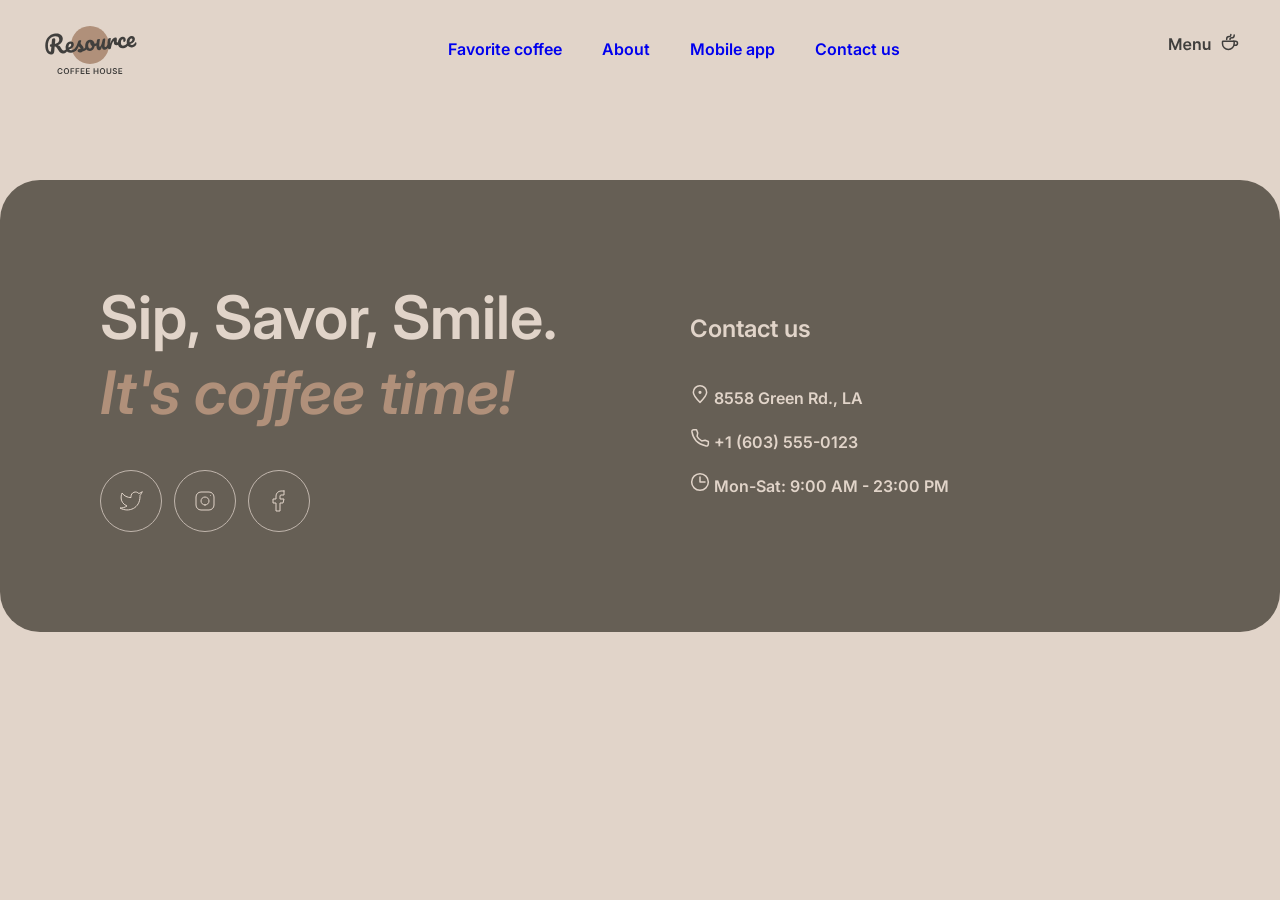
==== coffee-house/menu.html @ 90afbb83 "feat: add menu page" ====
<!DOCTYPE html>
<html lang="en">
    <head>
        <meta charset="UTF-8">
        <meta name="viewport" content="width=device-width, initial scale=1.0">
        <title>Menu</title>
        <link rel="icon" type="image/x-icon" href="./img/favicon.ico">
        <link rel="stylesheet" href="menu.css">
        <link rel="stylesheet" href="./normalize.css">
        <link rel="preconnect" href="https://fonts.googleapis.com">
        <link rel="preconnect" href="https://fonts.gstatic.com" crossorigin>
        <link href="https://fonts.googleapis.com/css2?family=Inter&display=swap" rel="stylesheet">
        <script src="index.js"></script>
    </head>
    <body>
        <div class="container">
            <header class="header-container">
                <div class="header-bar">
                    <img src="./img/logo.svg" alt="logo" class="logo">
                    <nav>
                        <ul>
                            <li>
                                <a href="#favorite-outer-container">Favorite coffee</a>
                                <div></div>
                            </li>
                            <li>
                                <a href="#about">About</a>
                                <div></div>
                            </li>
                            <li>
                                <a href="#mobile">Mobile app</a>
                                <div></div>
                            </li>
                            <li>
                                <a href="#contacts">Contact us</a>
                                <div></div>
                            </li>
                        </ul>
                    </nav>
                    <a href="./menu.html">
                        <img src="./img/menu-item.svg" alt="menu button">
                        <div></div>
                    </a>
                </div>
            </header>
            <footer id="contacts">
                <div class="contacts-container">
                    <div class="offer">
                        <p>Sip, Savor, Smile. <span>It's coffee time!</span></p>
                        <div class="socials">
                            <div class="socials-links">
                                <svg width="24" height="24" viewBox="0 0 24 24" fill="none" xmlns="http://www.w3.org/2000/svg">
                                    <path d="M23 3.01006C23 3.01006 20.9821 4.20217 19.86 4.54006C19.2577 3.84757 18.4573 3.35675 17.567 3.13398C16.6767 2.91122 15.7395 2.96725 14.8821 3.29451C14.0247 3.62177 13.2884 4.20446 12.773 4.96377C12.2575 5.72309 11.9877 6.62239 12 7.54006V8.54006C10.2426 8.58562 8.50127 8.19587 6.93101 7.4055C5.36074 6.61513 4.01032 5.44869 3 4.01006C3 4.01006 -1 13.0101 8 17.0101C5.94053 18.408 3.48716 19.109 1 19.0101C10 24.0101 21 19.0101 21 7.51006C20.9991 7.23151 20.9723 6.95365 20.92 6.68006C21.9406 5.67355 23 3.01006 23 3.01006Z" stroke="#E1D4C9" stroke-linecap="round" stroke-linejoin="round"/>
                                </svg>
                            </div>
                            <div class="socials-links">
                                <svg width="24" height="24" viewBox="0 0 24 24" fill="none" xmlns="http://www.w3.org/2000/svg">
                                    <path d="M12 16C14.2091 16 16 14.2091 16 12C16 9.79086 14.2091 8 12 8C9.79086 8 8 9.79086 8 12C8 14.2091 9.79086 16 12 16Z" stroke="#E1D4C9" stroke-linecap="round" stroke-linejoin="round"/>
                                    <path d="M3 16V8C3 5.23858 5.23858 3 8 3H16C18.7614 3 21 5.23858 21 8V16C21 18.7614 18.7614 21 16 21H8C5.23858 21 3 18.7614 3 16Z" stroke="#E1D4C9"/>
                                    <path d="M17.5 6.51L17.51 6.49889" stroke="#E1D4C9" stroke-linecap="round" stroke-linejoin="round"/>
                                </svg>
                            </div>
                            <div class="socials-links">
                                <svg width="24" height="24" viewBox="0 0 24 24" fill="none" xmlns="http://www.w3.org/2000/svg">
                                    <path d="M17 2H14C12.6739 2 11.4021 2.52678 10.4645 3.46447C9.52678 4.40215 9 5.67392 9 7V10H6V14H9V22H13V14H16L17 10H13V7C13 6.73478 13.1054 6.48043 13.2929 6.29289C13.4804 6.10536 13.7348 6 14 6H17V2Z" stroke="#E1D4C9" stroke-linecap="round" stroke-linejoin="round"/>
                                </svg>
                            </div>
                        </div>
                    </div>
                    <div class="contacts-info">
                        <p>Contact us</p>
                        <div class="contacts">
                            <div class="address">
                                <a href="https://maps.app.goo.gl/CibNDf2YTUiJejWs7" target="_blank">
                                <img src="./img/pin-alt.svg" alt="map icon">  8558 Green Rd.,  LA</a>
                                <div></div>
                            </div>
                            <div class="phone">
                                <a href="tel:0016035550123">
                                <img src="./img/phone.svg" alt="phone icon">  +1 (603) 555-0123</a>
                                <div></div>
                            </div>
                            <div class="opening hours">
                                <p><img src="./img/clock.svg" alt="clock icon"> Mon-Sat: 9:00 AM - 23:00 PM</p>
                            </div>

                        </div>
                    </div>
                </div>

            </footer>

        </div>
    </body>
---- coffee-house/menu.css ----
html {
  background-color: #E1D4C9;
  font-family: "Inter", sans-serif;
  scroll-behavior: smooth;
}

h1 {
  font-size: 72px;
  font-weight: 600;
  line-height: 105%;
}

.container {
  display: flex;
  max-width: 1440px;
  padding: 20px 0px 40px 0px;
  flex-direction: column;
  align-items: center;
  gap: 100px;
  margin-left: auto;
  margin-right: auto;
}
.container .header-container {
  display: flex; /*creates flexbox that orders elements either in rows or columns*/
  padding: 0px 40px;
  flex-direction: column; /*column not columns, everything in one column, defines main axis, top-to bottom, in block direction, default is row */
  align-items: center; /*controls alignment of items on the cross axis (perpendicular to main axis)*/
  gap: 20px;
  align-self: stretch;
}
.container .header-container .header-bar {
  display: flex;
  max-width: 1360px;
  justify-content: space-between; /*Distributes items evenly. The first item is flush with the start, the last flush with the end*/
  align-items: center;
  align-self: stretch;
}
.container .header-container .header-bar a {
  font-size: 16px;
  font-weight: 600;
  line-height: 150%;
  text-decoration: none;
}
.container .header-container .header-bar nav ul {
  display: flex;
  align-items: center;
  justify-content: center;
  gap: 40px;
}
.container .header-container .header-bar nav ul li {
  display: flex;
  flex-direction: column;
  align-items: center;
}
.container .header-container .header-bar nav ul li div {
  border-bottom: 2px solid #403f3d;
  align-self: center;
  width: 0%;
  transition: width 0.7s, opacity 0.7s;
  opacity: 0;
}
.container .header-container .header-bar nav ul li:hover div {
  width: 100%;
  opacity: 1;
}
.container .header-container .header-bar a div {
  border-bottom: 2px solid #403f3d;
  align-self: center;
  width: 0%;
  transition: width 0.7s, opacity 0.7s;
  opacity: 0;
}
.container .header-container .header-bar a:hover div {
  width: 100%;
  opacity: 1;
}
.container .header-container .header-bar section div {
  background-image: url("./img/img-hero.svg");
  background-size: cover;
}
.container #contacts {
  display: flex;
  flex-direction: column;
  justify-content: center;
  align-items: center;
  align-self: stretch;
}
.container #contacts .contacts-container {
  display: flex;
  max-width: 1360px;
  box-sizing: border-box;
  padding: 100px;
  justify-content: center;
  align-items: center;
  gap: 100px;
  align-self: stretch;
  border-radius: 40px;
  background-color: #665F55;
  margin-left: auto;
  margin-right: auto;
}
.container #contacts .contacts-container .offer {
  display: flex;
  flex-direction: column;
  justify-content: center;
  align-items: flex-start;
  gap: 40px;
  flex: 1 0 0;
}
.container #contacts .contacts-container .offer p {
  font-size: 60px;
  font-weight: 600;
  line-height: 125%;
  color: #E1D4C9;
  margin: 0;
}
.container #contacts .contacts-container .offer p span {
  font-size: 60px;
  font-weight: 600;
  line-height: 125%;
  font-style: italic;
  color: #B0907A;
}
.container #contacts .contacts-container .offer .socials {
  display: flex;
  align-items: center;
  gap: 12px;
}
.container #contacts .contacts-container .offer .socials .socials-links {
  display: flex;
  width: 60px;
  height: 60px;
  justify-content: center;
  align-items: center;
  border-radius: 100px;
  border: 1px solid #C1B6AD;
  transition: background-color 0.5s ease;
}
.container #contacts .contacts-container .offer .socials .socials-links svg {
  width: 24px;
  height: 24px;
  flex-shrink: 0;
  transition: filter 0.5s ease;
}
.container #contacts .contacts-container .offer .socials .socials-links:hover {
  background-color: #C1B6AD;
}
.container #contacts .contacts-container .offer .socials .socials-links:hover path {
  stroke: #403f3d;
}
.container #contacts .contacts-container .contacts-info {
  display: flex;
  flex-direction: column;
  justify-content: center;
  align-items: flex-start;
  gap: 40px;
  flex: 1 0 0;
}
.container #contacts .contacts-container .contacts-info p {
  align-self: stretch;
  color: #E1D4C9;
  font-size: 24px;
  font-weight: 600;
  line-height: 125%;
  margin: 0;
}
.container #contacts .contacts-container .contacts-info .contacts {
  display: flex;
  flex-direction: column;
  justify-content: center;
  align-items: flex-start;
  gap: 16px;
}
.container #contacts .contacts-container .contacts-info .contacts a, .container #contacts .contacts-container .contacts-info .contacts p {
  color: #E1D4C9;
  font-size: 16px;
  font-weight: 600;
  line-height: 150%;
  text-decoration: none;
}
.container #contacts .contacts-container .contacts-info .contacts .address div {
  border-bottom: 2px solid #E1D4C9;
  align-self: center;
  width: 0%;
  transition: width 0.7s, opacity 0.7s;
  opacity: 0;
}
.container #contacts .contacts-container .contacts-info .contacts .address:hover div {
  width: 100%;
  opacity: 1;
}
.container #contacts .contacts-container .contacts-info .contacts .phone div {
  border-bottom: 2px solid #E1D4C9;
  align-self: center;
  width: 0%;
  transition: width 0.7s, opacity 0.7s;
  opacity: 0;
}
.container #contacts .contacts-container .contacts-info .contacts .phone:hover div {
  width: 100%;
  opacity: 1;
}

/*# sourceMappingURL=menu.css.map */
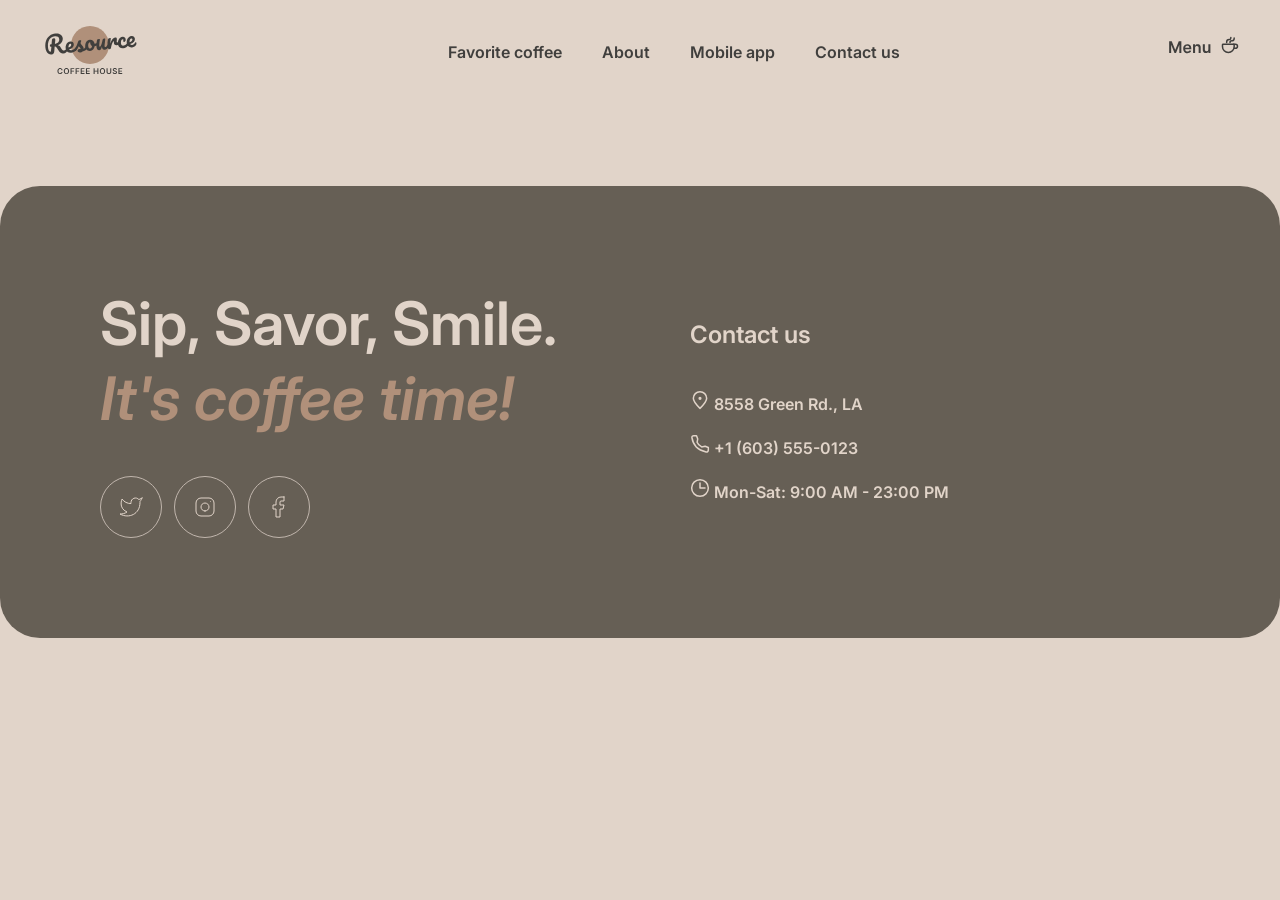
==== commit 27f36965: "feat: add link to resource logo in header" ====
--- a/coffee-house/menu.html
+++ b/coffee-house/menu.html
@@ -16,7 +16,9 @@
         <div class="container">
             <header class="header-container">
                 <div class="header-bar">
+                    <a href="./index.html">
                     <img src="./img/logo.svg" alt="logo" class="logo">
+                    </a>
                     <nav>
                         <ul>
                             <li>
--- a/coffee-house/menu.css
+++ b/coffee-house/menu.css
@@ -40,6 +40,7 @@
   font-weight: 600;
   line-height: 150%;
   text-decoration: none;
+  color: #403f3d;
 }
 .container .header-container .header-bar nav ul {
   display: flex;
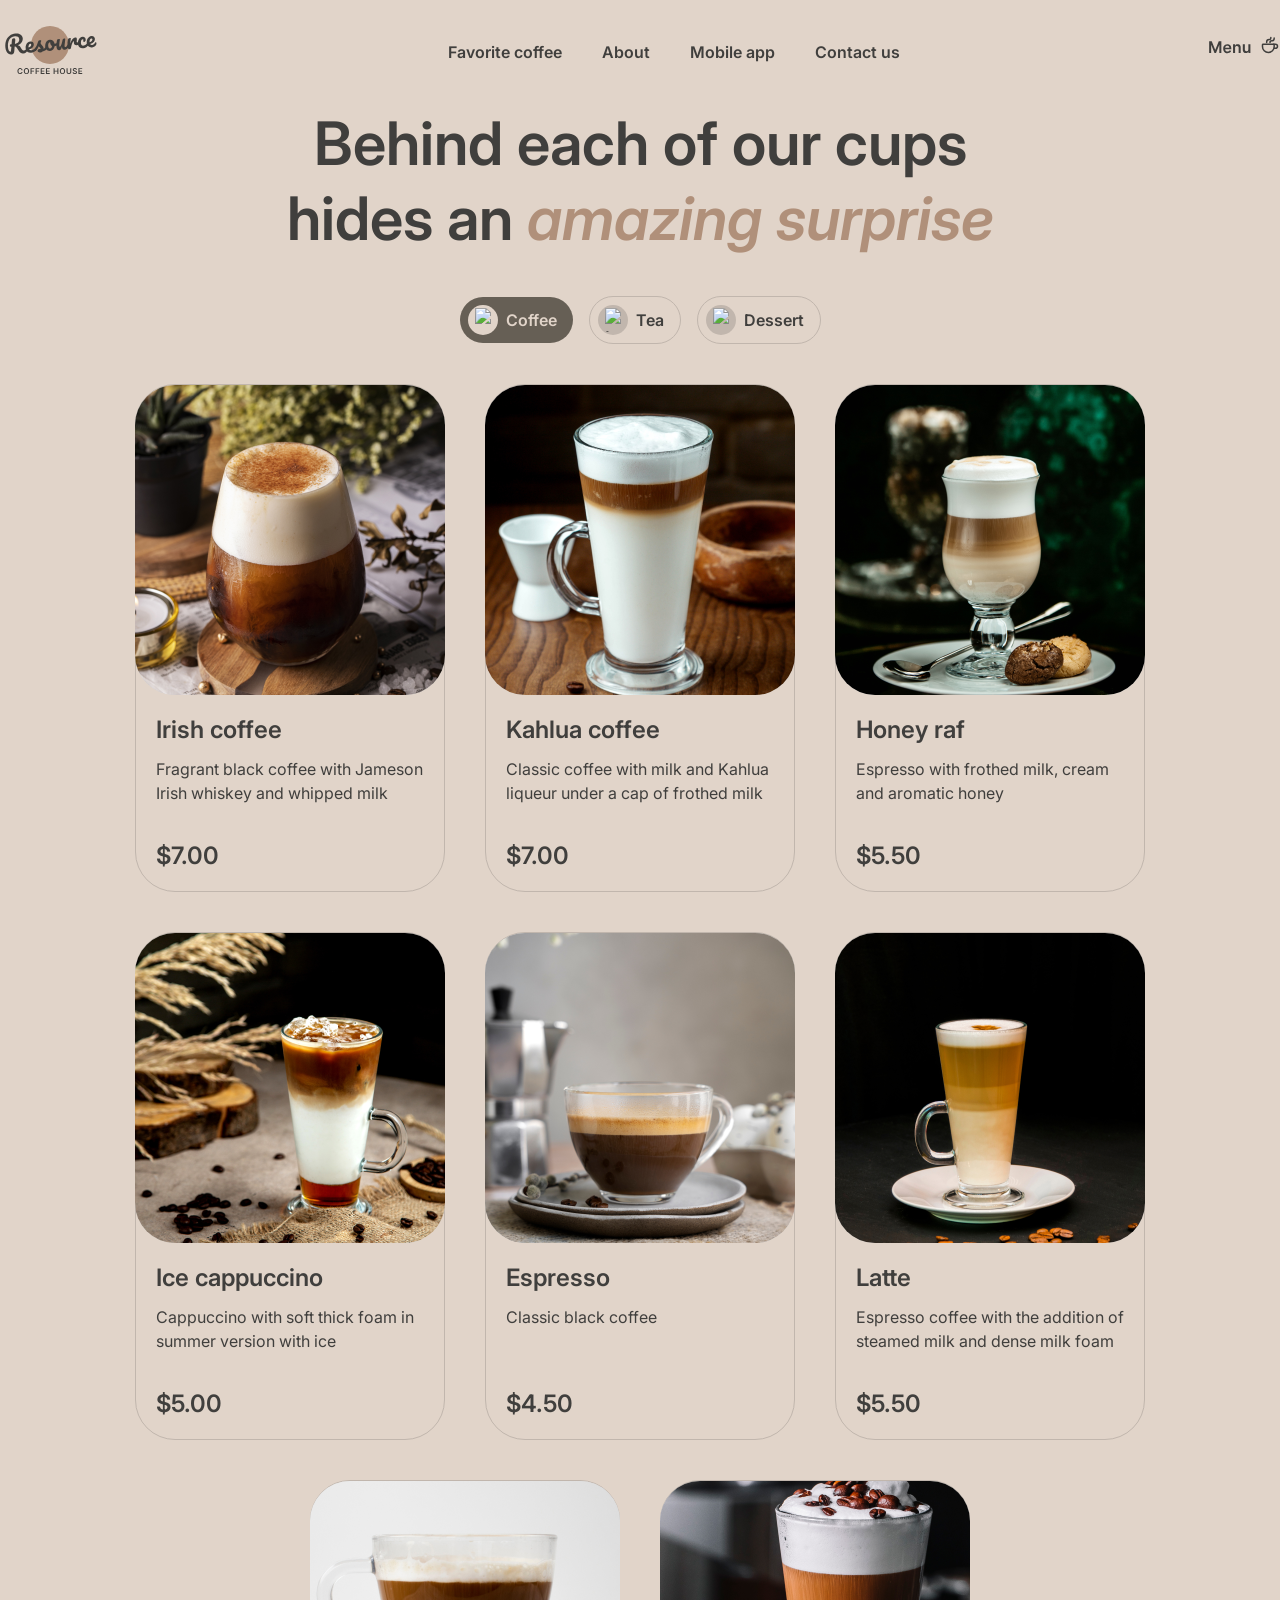
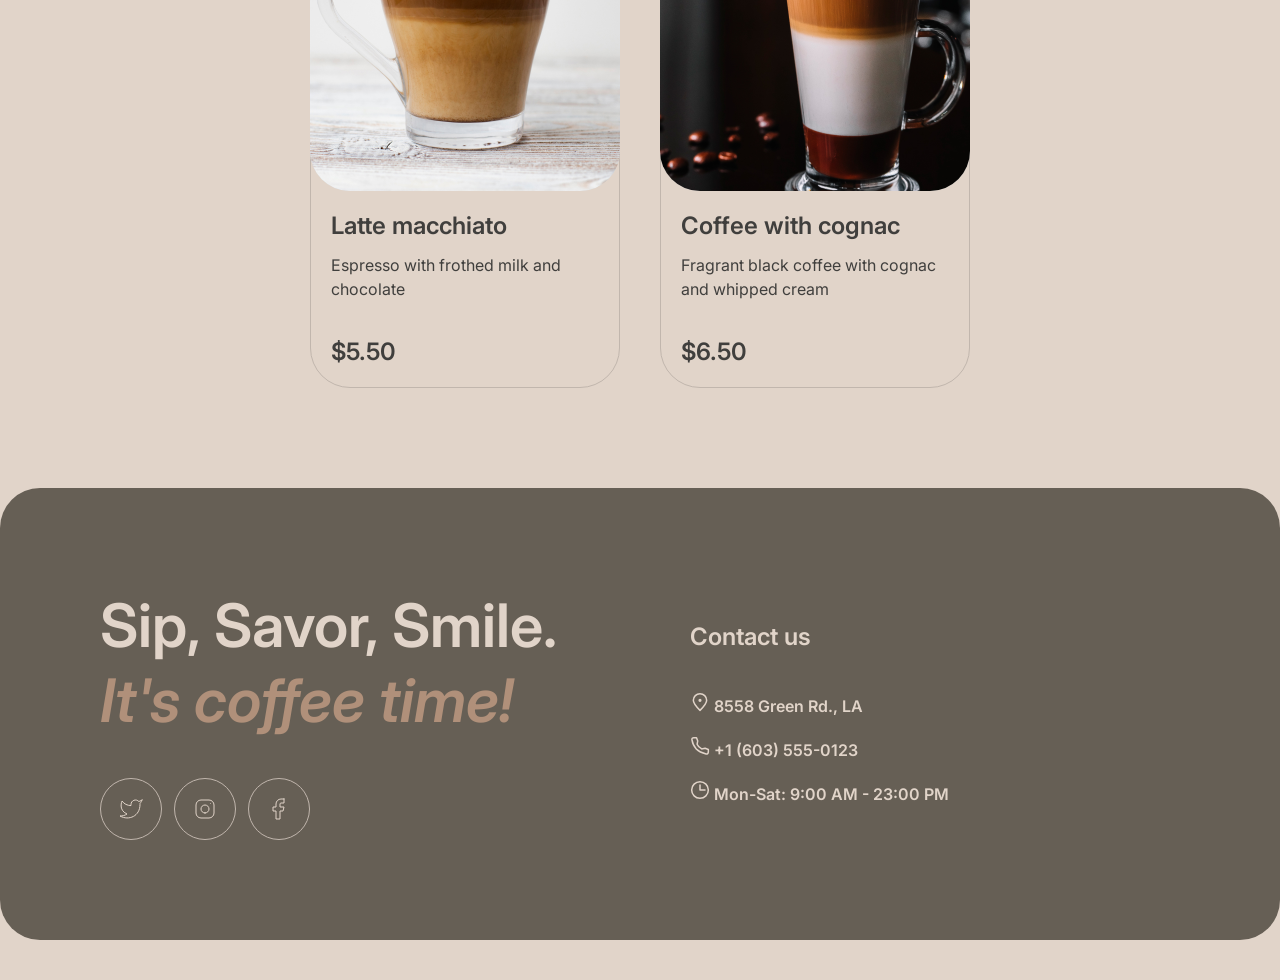
==== commit c65ae161: "feat: add grid section of menu page" ====
--- a/coffee-house/menu.html
+++ b/coffee-house/menu.html
@@ -14,35 +14,163 @@
     </head>
     <body>
         <div class="container">
-            <header class="header-container">
-                <div class="header-bar">
-                    <a href="./index.html">
-                    <img src="./img/logo.svg" alt="logo" class="logo">
-                    </a>
-                    <nav>
-                        <ul>
-                            <li>
-                                <a href="#favorite-outer-container">Favorite coffee</a>
-                                <div></div>
-                            </li>
-                            <li>
-                                <a href="#about">About</a>
-                                <div></div>
-                            </li>
-                            <li>
-                                <a href="#mobile">Mobile app</a>
-                                <div></div>
-                            </li>
-                            <li>
-                                <a href="#contacts">Contact us</a>
-                                <div></div>
-                            </li>
-                        </ul>
-                    </nav>
-                    <a href="./menu.html">
-                        <img src="./img/menu-item.svg" alt="menu button">
-                        <div></div>
-                    </a>
+            <header class="main">
+                <div class="main-container">
+                    <div class="header-menu">
+                        <a href="./index.html">
+                        <img src="./img/logo.svg" alt="logo" class="logo">
+                        </a>
+                        <nav>
+                            <ul>
+                                <li>
+                                    <a href="#favorite-outer-container">Favorite coffee</a>
+                                    <div></div>
+                                </li>
+                                <li>
+                                    <a href="#about">About</a>
+                                    <div></div>
+                                </li>
+                                <li>
+                                    <a href="#mobile">Mobile app</a>
+                                    <div></div>
+                                </li>
+                                <li>
+                                    <a href="#contacts">Contact us</a>
+                                    <div></div>
+                                </li>
+                            </ul>
+                        </nav>
+                        <a href="./menu.html">
+                            <img src="./img/menu-item.svg" alt="menu button">
+                            <div></div>
+                        </a>
+                    </div>
+                </div>
+                <div class="main-menu">
+                    <div class="menu-container">
+                        <div class="offer">
+                            <p class="offer-text">Behind each of our cups hides an <span>amazing surprise</span></p>
+                            <div class="tabs">
+                                <div class="tab-item-first">
+                                    <div class="icon">
+                                        <img src="./img/coffee-emoji.svg" alt="coffee emoji">
+                                    </div>
+                                    <p>Coffee</p>
+                                </div>
+                                <div class="tab-item">
+                                    <div class="icon">
+                                        <img src="./img/teapot-emoji.svg" alt="teapot emoji">
+                                    </div>
+                                    <p>Tea</p>
+                                </div>
+                                <div class="tab-item">
+                                    <div class="icon">
+                                        <img src="./img/cake-emoji.svg" alt="cake emoji">
+                                    </div>
+                                    <p>Dessert</p>
+                                </div>
+                            </div>
+                        </div>
+                        <div class="grid">
+                            <div class="grid-preview">
+                                <div class="box">
+                                    <div class="coffee-1"></div>
+                                </div>
+                                <div class="description">
+                                    <div class="title">
+                                        <p>Irish coffee</p>
+                                        <p>Fragrant black coffee with Jameson Irish whiskey and whipped milk</p>
+                                    </div>
+                                    <p>$7.00</p>
+                                </div>
+                            </div>
+                            <div class="grid-preview">
+                                <div class="box-2">
+                                    <div class="coffee-2"></div>
+                                </div>
+                                <div class="description">
+                                    <div class="title">
+                                        <p>Kahlua coffee</p>
+                                        <p>Classic coffee with milk and Kahlua liqueur under a cap of frothed milk</p>
+                                    </div>
+                                    <p>$7.00</p>
+                                </div>
+                            </div>
+                            <div class="grid-preview">
+                                <div class="box-3">
+                                    <div class="coffee-3"></div>
+                                </div>
+                                <div class="description">
+                                    <div class="title">
+                                        <p>Honey raf</p>
+                                        <p>Espresso with frothed milk, cream and aromatic honey</p>
+                                    </div>
+                                    <p>$5.50</p>
+                                </div>
+                            </div>
+                            <div class="grid-preview">
+                                <div class="box-4">
+                                    <div class="coffee-4"></div>
+                                </div>
+                                <div class="description">
+                                    <div class="title">
+                                        <p>Ice cappuccino</p>
+                                        <p>Cappuccino with soft thick foam in summer version with ice</p>
+                                    </div>
+                                    <p>$5.00</p>
+                                </div>
+                            </div>
+                            <div class="grid-preview">
+                                <div class="box-5">
+                                    <div class="coffee-5"></div>
+                                </div>
+                                <div class="description">
+                                    <div class="title">
+                                        <p>Espresso</p>
+                                        <p>Classic black coffee</p>
+                                    </div>
+                                    <p>$4.50</p>
+                                </div>
+                            </div>
+                            <div class="grid-preview">
+                                <div class="box-6">
+                                    <div class="coffee-6"></div>
+                                </div>
+                                <div class="description">
+                                    <div class="title">
+                                        <p>Latte</p>
+                                        <p>Espresso coffee with the addition of steamed milk and dense milk foam</p>
+                                    </div>
+                                    <p>$5.50</p>
+                                </div>
+                            </div>
+                            <div class="grid-preview">
+                                <div class="box-7">
+                                    <div class="coffee-7"></div>
+                                </div>
+                                <div class="description">
+                                    <div class="title">
+                                        <p>Latte macchiato</p>
+                                        <p>Espresso with frothed milk and chocolate</p>
+                                    </div>
+                                    <p>$5.50</p>
+                                </div>
+                            </div>
+                            <div class="grid-preview">
+                                <div class="box-8">
+                                    <div class="coffee-8"></div>
+                                </div>
+                                <div class="description">
+                                    <div class="title">
+                                        <p>Coffee with cognac</p>
+                                        <p>Fragrant black coffee with cognac and whipped cream</p>
+                                    </div>
+                                    <p>$6.50</p>
+                                </div>
+                            </div>
+                        </div>
+                    </div>
+
                 </div>
             </header>
             <footer id="contacts">
--- a/coffee-house/menu.css
+++ b/coffee-house/menu.css
@@ -20,64 +20,426 @@
   margin-left: auto;
   margin-right: auto;
 }
-.container .header-container {
+.container .main {
   display: flex; /*creates flexbox that orders elements either in rows or columns*/
-  padding: 0px 40px;
   flex-direction: column; /*column not columns, everything in one column, defines main axis, top-to bottom, in block direction, default is row */
   align-items: center; /*controls alignment of items on the cross axis (perpendicular to main axis)*/
   gap: 20px;
   align-self: stretch;
 }
-.container .header-container .header-bar {
+.container .main .main-container {
   display: flex;
   max-width: 1360px;
-  justify-content: space-between; /*Distributes items evenly. The first item is flush with the start, the last flush with the end*/
-  align-items: center;
-  align-self: stretch;
-}
-.container .header-container .header-bar a {
+  flex-direction: column;
+  justify-content: center; /*Distributes items evenly. The first item is flush with the start, the last flush with the end*/
+  align-items: center;
+  align-self: stretch;
+}
+.container .main .main-container .header-menu {
+  display: flex;
+  justify-content: space-between;
+  align-items: center;
+  align-self: stretch;
+}
+.container .main .main-container .header-menu a {
   font-size: 16px;
   font-weight: 600;
   line-height: 150%;
   text-decoration: none;
   color: #403f3d;
 }
-.container .header-container .header-bar nav ul {
-  display: flex;
-  align-items: center;
-  justify-content: center;
-  gap: 40px;
-}
-.container .header-container .header-bar nav ul li {
-  display: flex;
-  flex-direction: column;
-  align-items: center;
-}
-.container .header-container .header-bar nav ul li div {
+.container .main .main-container .header-menu nav ul {
+  display: flex;
+  align-items: center;
+  justify-content: center;
+  gap: 40px;
+}
+.container .main .main-container .header-menu nav ul li {
+  display: flex;
+  flex-direction: column;
+  align-items: center;
+}
+.container .main .main-container .header-menu nav ul li div {
   border-bottom: 2px solid #403f3d;
   align-self: center;
   width: 0%;
   transition: width 0.7s, opacity 0.7s;
   opacity: 0;
 }
-.container .header-container .header-bar nav ul li:hover div {
+.container .main .main-container .header-menu nav ul li:hover div {
   width: 100%;
   opacity: 1;
 }
-.container .header-container .header-bar a div {
+.container .main .main-container .header-menu a div {
   border-bottom: 2px solid #403f3d;
   align-self: center;
   width: 0%;
   transition: width 0.7s, opacity 0.7s;
   opacity: 0;
 }
-.container .header-container .header-bar a:hover div {
+.container .main .main-container .header-menu a:hover div {
   width: 100%;
   opacity: 1;
 }
-.container .header-container .header-bar section div {
-  background-image: url("./img/img-hero.svg");
-  background-size: cover;
+.container .main .main-menu {
+  display: flex;
+  padding: 0 40px;
+  flex-direction: column;
+  justify-content: center;
+  align-items: flex-start;
+  gap: 40px;
+  align-self: stretch;
+}
+.container .main .main-menu .menu-container {
+  display: flex;
+  max-width: 1360px;
+  flex-direction: column;
+  justify-content: center;
+  align-items: flex-start;
+  gap: 40px;
+  align-self: stretch;
+}
+.container .main .main-menu .menu-container .offer {
+  display: flex;
+  flex-direction: column;
+  align-items: center;
+  gap: 40px;
+  align-self: stretch;
+}
+.container .main .main-menu .menu-container .offer .offer-text {
+  width: 800px;
+  color: #403f3d;
+  text-align: center;
+  font-feature-settings: "clig" off, "liga" off;
+  font-size: 60px;
+  font-weight: 600;
+  line-height: 125%;
+  margin: 0;
+}
+.container .main .main-menu .menu-container .offer .offer-text span {
+  color: #B0907A;
+  font-feature-settings: "clig" off, "liga" off;
+  font-size: 60px;
+  font-weight: 600;
+  line-height: 125%;
+  font-style: italic;
+}
+.container .main .main-menu .menu-container .offer .tabs {
+  display: flex;
+  justify-content: center;
+  align-items: center;
+  gap: 16px;
+  box-sizing: border-box;
+  flex-shrink: 1;
+}
+.container .main .main-menu .menu-container .offer .tabs .tab-item {
+  display: flex;
+  padding: 8px 16px 8px 8px;
+  justify-content: center;
+  align-items: center;
+  gap: 8px;
+  border-radius: 100px;
+  border: 1px solid #C1B6AD;
+  box-sizing: border-box;
+}
+.container .main .main-menu .menu-container .offer .tabs .tab-item .icon {
+  display: flex;
+  padding: 3px 7px;
+  justify-content: center;
+  align-items: center;
+  border-radius: 100px;
+  background: #C1B6AD;
+}
+.container .main .main-menu .menu-container .offer .tabs .tab-item .icon img {
+  color: #403f3d;
+  width: 16px;
+  height: 24px;
+  font-size: 16px;
+  font-weight: 600;
+  line-height: 150%;
+  text-decoration: none;
+  margin: 0;
+}
+.container .main .main-menu .menu-container .offer .tabs .tab-item p {
+  color: #403f3d;
+  font-size: 16px;
+  font-weight: 600;
+  line-height: 150%;
+  text-decoration: none;
+  margin: 0;
+  padding: 0;
+}
+.container .main .main-menu .menu-container .offer .tabs .tab-item-first {
+  display: flex;
+  padding: 8px 16px 8px 8px;
+  justify-content: center;
+  align-items: center;
+  gap: 8px;
+  border-radius: 100px;
+  background: #665F55;
+  box-sizing: border-box;
+}
+.container .main .main-menu .menu-container .offer .tabs .tab-item-first .icon {
+  display: flex;
+  padding: 3px 7px;
+  justify-content: center;
+  align-items: center;
+  border-radius: 100px;
+  background: #E1D4C9;
+}
+.container .main .main-menu .menu-container .offer .tabs .tab-item-first .icon img {
+  color: #403f3d;
+  width: 16px;
+  height: 24px;
+  font-size: 16px;
+  font-weight: 600;
+  line-height: 150%;
+  text-decoration: none;
+}
+.container .main .main-menu .menu-container .offer .tabs .tab-item-first p {
+  color: #E1D4C9;
+  font-feature-settings: "clig" off, "liga" off;
+  font-size: 16px;
+  font-weight: 600;
+  line-height: 150%;
+  text-decoration: none;
+  margin: 0;
+}
+.container .main .main-menu .menu-container .grid {
+  display: flex;
+  max-width: 1360px;
+  justify-content: center;
+  align-items: flex-start;
+  align-content: flex-start;
+  gap: 40px;
+  flex-wrap: wrap;
+}
+.container .main .main-menu .menu-container .grid .grid-preview {
+  display: flex;
+  height: 506px;
+  max-width: 308px;
+  flex-direction: column;
+  align-items: center;
+  border-radius: 40px;
+  border: 1px solid #C1B6AD;
+}
+.container .main .main-menu .menu-container .grid .grid-preview:hover .coffee-1 {
+  transform: scale(0.9);
+  transition: transform 0.5s ease;
+}
+.container .main .main-menu .menu-container .grid .grid-preview:hover .coffee-2 {
+  transform: scale(0.9);
+  transition: transform 0.5s ease;
+}
+.container .main .main-menu .menu-container .grid .grid-preview:hover .coffee-3 {
+  transform: scale(0.9);
+  transition: transform 0.5s ease;
+}
+.container .main .main-menu .menu-container .grid .grid-preview:hover .coffee-4 {
+  transform: scale(0.9);
+  transition: transform 0.5s ease;
+}
+.container .main .main-menu .menu-container .grid .grid-preview:hover .coffee-5 {
+  transform: scale(0.9);
+  transition: transform 0.5s ease;
+}
+.container .main .main-menu .menu-container .grid .grid-preview:hover .coffee-6 {
+  transform: scale(0.9);
+  transition: transform 0.5s ease;
+}
+.container .main .main-menu .menu-container .grid .grid-preview:hover .coffee-7 {
+  transform: scale(0.9);
+  transition: transform 0.5s ease;
+}
+.container .main .main-menu .menu-container .grid .grid-preview:hover .coffee-8 {
+  transform: scale(0.9);
+  transition: transform 0.5s ease;
+}
+.container .main .main-menu .menu-container .grid .grid-preview .box {
+  display: flex;
+  width: 310px;
+  height: 310px;
+  /*flex-shrink: 0;*/
+  border-radius: 40px;
+  overflow: hidden;
+  justify-content: center;
+  align-items: center;
+  /*box-sizing: border-box;*/
+}
+.container .main .main-menu .menu-container .grid .grid-preview .box .coffee-1 {
+  width: 340px;
+  height: 340px;
+  flex-shrink: 0;
+  background: url(./img/coffee-1.svg), lightgray 50%/cover no-repeat;
+  background-position: center;
+  transition: transform 0.5s ease;
+}
+.container .main .main-menu .menu-container .grid .grid-preview .box-2 {
+  display: flex;
+  width: 310px;
+  height: 310px;
+  flex-shrink: 0;
+  border-radius: 40px;
+  overflow: hidden;
+  justify-content: center;
+  align-items: center;
+}
+.container .main .main-menu .menu-container .grid .grid-preview .box-2 .coffee-2 {
+  width: 340px;
+  height: 340px;
+  flex-shrink: 0;
+  background: url(./img/coffee-2.svg), lightgray 50%/cover no-repeat;
+  background-position: center;
+  transition: transform 0.5s ease;
+}
+.container .main .main-menu .menu-container .grid .grid-preview .box-3 {
+  display: flex;
+  width: 310px;
+  height: 310px;
+  flex-shrink: 0;
+  border-radius: 40px;
+  overflow: hidden;
+  justify-content: center;
+  align-items: center;
+}
+.container .main .main-menu .menu-container .grid .grid-preview .box-3 .coffee-3 {
+  width: 340px;
+  height: 340px;
+  flex-shrink: 0;
+  background: url(./img/coffee-3.svg), lightgray 50%/cover no-repeat;
+  background-position: center;
+  transition: transform 0.5s ease;
+}
+.container .main .main-menu .menu-container .grid .grid-preview .box-4 {
+  display: flex;
+  width: 310px;
+  height: 310px;
+  flex-shrink: 0;
+  border-radius: 40px;
+  overflow: hidden;
+  justify-content: center;
+  align-items: center;
+}
+.container .main .main-menu .menu-container .grid .grid-preview .box-4 .coffee-4 {
+  width: 340px;
+  height: 340px;
+  flex-shrink: 0;
+  background: url(./img/coffee-4.svg), lightgray 50%/cover no-repeat;
+  background-position: center;
+  transition: transform 0.5s ease;
+}
+.container .main .main-menu .menu-container .grid .grid-preview .box-5 {
+  display: flex;
+  width: 310px;
+  height: 310px;
+  flex-shrink: 0;
+  border-radius: 40px;
+  overflow: hidden;
+  justify-content: center;
+  align-items: center;
+}
+.container .main .main-menu .menu-container .grid .grid-preview .box-5 .coffee-5 {
+  width: 340px;
+  height: 340px;
+  flex-shrink: 0;
+  background: url(./img/coffee-5.svg), lightgray 50%/cover no-repeat;
+  background-position: center;
+  transition: transform 0.5s ease;
+}
+.container .main .main-menu .menu-container .grid .grid-preview .box-6 {
+  display: flex;
+  width: 310px;
+  height: 310px;
+  flex-shrink: 0;
+  border-radius: 40px;
+  overflow: hidden;
+  justify-content: center;
+  align-items: center;
+}
+.container .main .main-menu .menu-container .grid .grid-preview .box-6 .coffee-6 {
+  width: 340px;
+  height: 340px;
+  flex-shrink: 0;
+  background: url(./img/coffee-6.svg), lightgray 50%/cover no-repeat;
+  background-position: center;
+  transition: transform 0.5s ease;
+}
+.container .main .main-menu .menu-container .grid .grid-preview .box-7 {
+  display: flex;
+  width: 310px;
+  height: 310px;
+  flex-shrink: 0;
+  border-radius: 40px;
+  overflow: hidden;
+  justify-content: center;
+  align-items: center;
+}
+.container .main .main-menu .menu-container .grid .grid-preview .box-7 .coffee-7 {
+  width: 340px;
+  height: 340px;
+  flex-shrink: 0;
+  background: url(./img/coffee-7.svg), lightgray 50%/cover no-repeat;
+  background-position: center;
+  transition: transform 0.5s ease;
+}
+.container .main .main-menu .menu-container .grid .grid-preview .box-8 {
+  display: flex;
+  width: 310px;
+  height: 310px;
+  flex-shrink: 0;
+  border-radius: 40px;
+  overflow: hidden;
+  justify-content: center;
+  align-items: center;
+}
+.container .main .main-menu .menu-container .grid .grid-preview .box-8 .coffee-8 {
+  width: 340px;
+  height: 340px;
+  flex-shrink: 0;
+  background: url(./img/coffee-8.svg), lightgray 50%/cover no-repeat;
+  background-position: center;
+  transition: transform 0.5s ease;
+}
+.container .main .main-menu .menu-container .grid .grid-preview .description {
+  display: flex;
+  padding: 20px;
+  flex-direction: column;
+  justify-content: space-between;
+  align-items: flex-start;
+  flex: 1 0 0;
+  align-self: stretch;
+  max-width: 310px;
+}
+.container .main .main-menu .menu-container .grid .grid-preview .description .title {
+  display: flex;
+  flex-direction: column;
+  justify-content: center;
+  align-items: flex-start;
+  gap: 12px;
+  align-self: stretch;
+}
+.container .main .main-menu .menu-container .grid .grid-preview .description .title p:first-of-type {
+  color: #403f3d;
+  font-size: 24px;
+  font-weight: 600;
+  line-height: 125%;
+  margin: 0;
+}
+.container .main .main-menu .menu-container .grid .grid-preview .description .title p:last-of-type {
+  align-self: stretch;
+  color: #403f3d;
+  font-size: 16px;
+  font-weight: 400;
+  line-height: 150%;
+  margin: 0;
+}
+.container .main .main-menu .menu-container .grid .grid-preview .description p {
+  align-self: stretch;
+  color: #403f3d;
+  font-size: 24px;
+  font-weight: 600;
+  line-height: 125%;
+  margin: 0;
 }
 .container #contacts {
   display: flex;
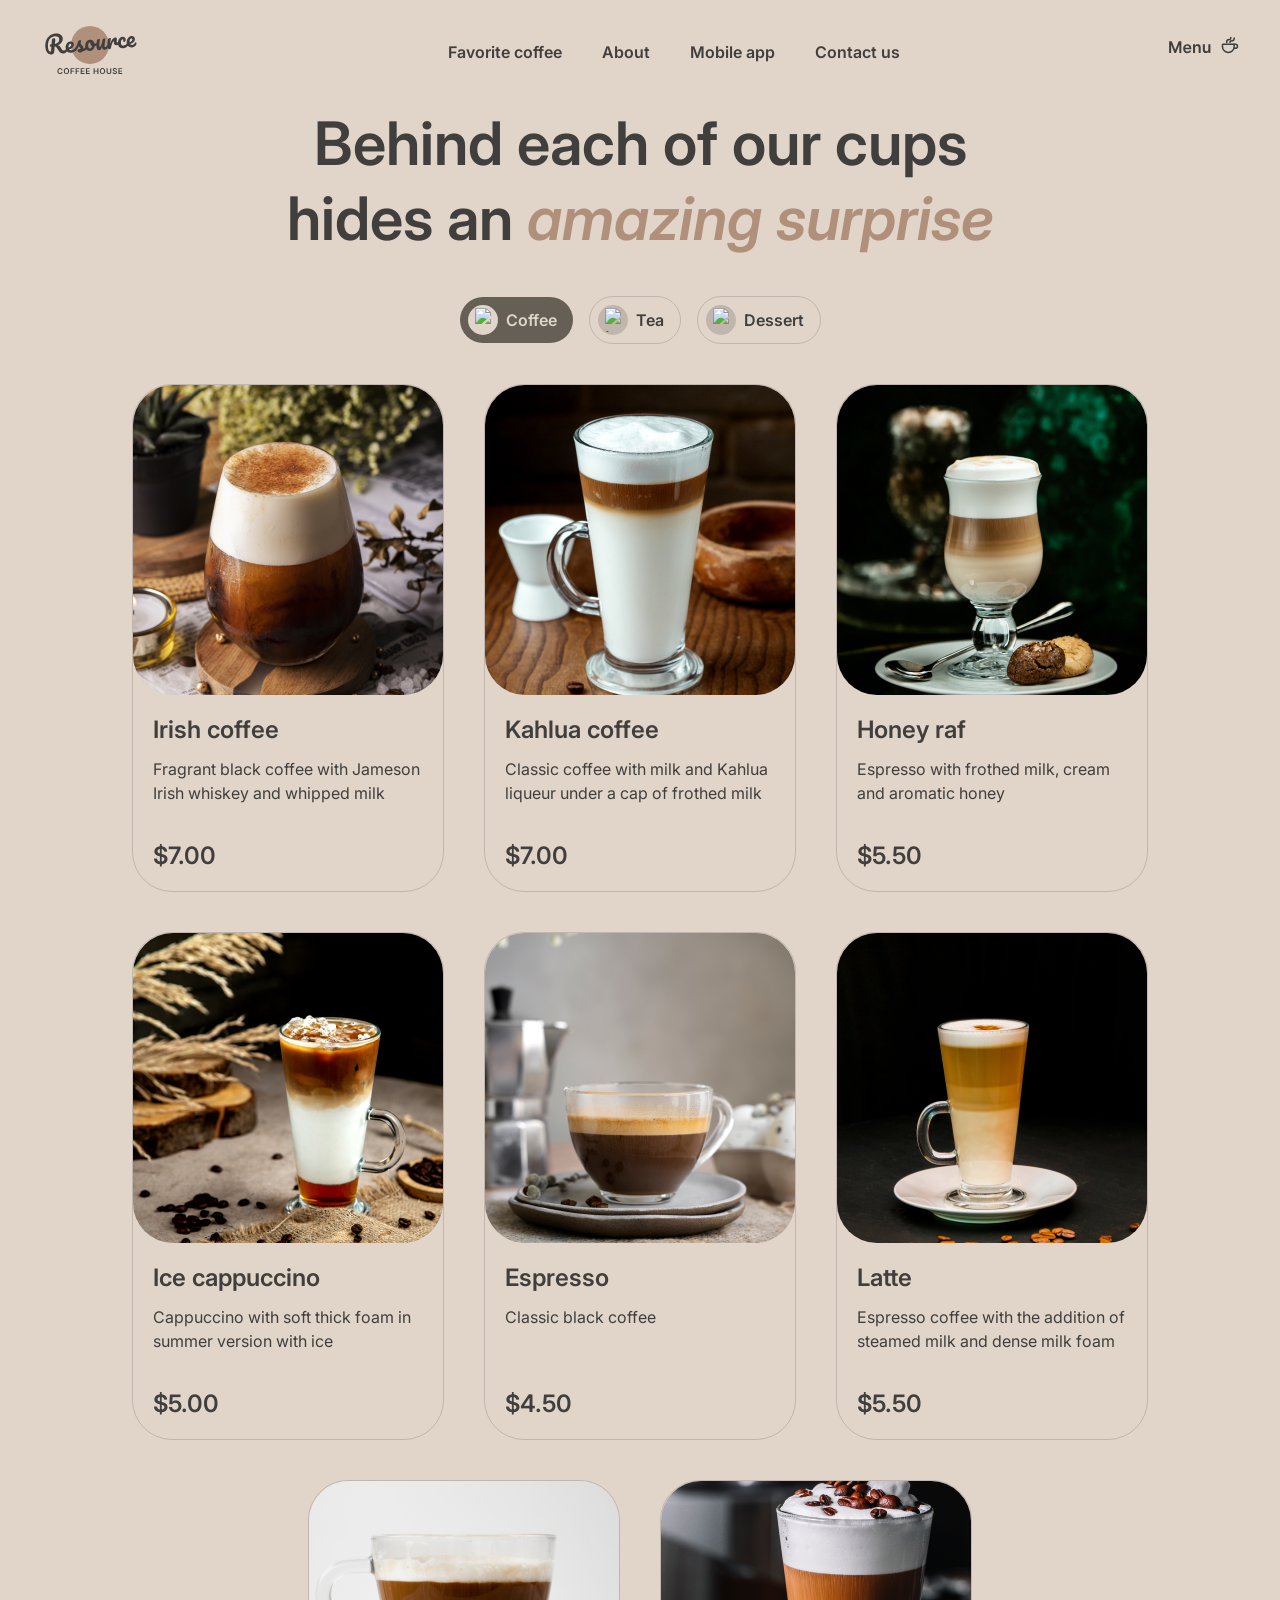
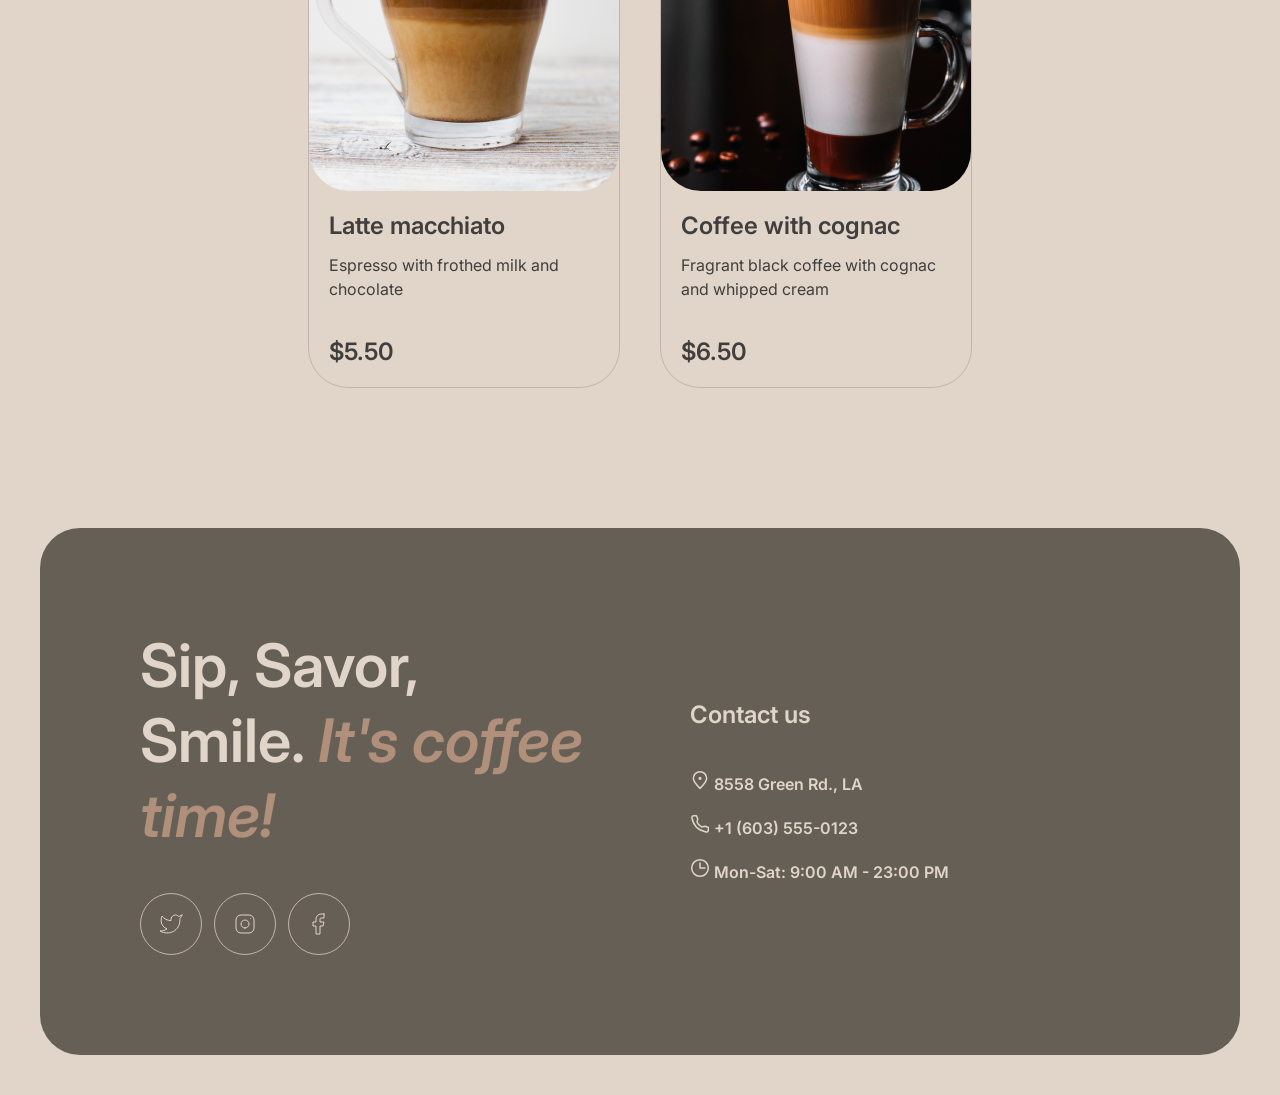
==== commit 2243fcf8: "feat: add responsive design for menu page" ====
--- a/coffee-house/menu.html
+++ b/coffee-house/menu.html
@@ -40,10 +40,20 @@
                                 </li>
                             </ul>
                         </nav>
-                        <a href="./menu.html">
+                        <a href="./menu.html" class="menu-button">
                             <img src="./img/menu-item.svg" alt="menu button">
                             <div></div>
                         </a>
+                        <div class="burger-button">
+                            <div class="burger-menu">
+                                <svg width="18" height="2" viewBox="0 0 18 2" fill="none" xmlns="http://www.w3.org/2000/svg">
+                                    <path d="M1 1H17" stroke="#403F3D" stroke-width="1.5" stroke-linecap="round" stroke-linejoin="round"/>
+                                </svg>
+                                <svg width="18" height="2" viewBox="0 0 18 2" fill="none" xmlns="http://www.w3.org/2000/svg">
+                                    <path d="M1 1H17" stroke="#403F3D" stroke-width="1.5" stroke-linecap="round" stroke-linejoin="round"/>
+                                </svg>
+                            </div>
+                        </div>
                     </div>
                 </div>
                 <div class="main-menu">
@@ -169,6 +179,14 @@
                                 </div>
                             </div>
                         </div>
+                        <div class="refresh">
+                        <div class="refresh-button">
+                                <svg width="24" height="24" viewBox="0 0 24 24" fill="none" xmlns="http://www.w3.org/2000/svg">
+                                    <path d="M21.8883 13.5C21.1645 18.3113 17.013 22 12 22C6.47715 22 2 17.5228 2 12C2 6.47715 6.47715 2 12 2C16.1006 2 19.6248 4.46819 21.1679 8" stroke="#403F3D" stroke-linecap="round" stroke-linejoin="round"/>
+                                    <path d="M17 8H21.4C21.7314 8 22 7.73137 22 7.4V3" stroke="#403F3D" stroke-linecap="round" stroke-linejoin="round"/>
+                                </svg> 
+                        </div>
+                        </div>
                     </div>
 
                 </div>
--- a/coffee-house/menu.css
+++ b/coffee-house/menu.css
@@ -3,6 +3,9 @@
   font-family: "Inter", sans-serif;
   scroll-behavior: smooth;
 }
+html ::-webkit-scrollbar {
+  display: none;
+}
 
 h1 {
   font-size: 72px;
@@ -17,8 +20,7 @@
   flex-direction: column;
   align-items: center;
   gap: 100px;
-  margin-left: auto;
-  margin-right: auto;
+  margin: 0 auto;
 }
 .container .main {
   display: flex; /*creates flexbox that orders elements either in rows or columns*/
@@ -29,6 +31,7 @@
 }
 .container .main .main-container {
   display: flex;
+  padding: 0 40px;
   max-width: 1360px;
   flex-direction: column;
   justify-content: center; /*Distributes items evenly. The first item is flush with the start, the last flush with the end*/
@@ -81,6 +84,9 @@
   width: 100%;
   opacity: 1;
 }
+.container .main .main-container .header-menu .burger-button {
+  display: none;
+}
 .container .main .main-menu {
   display: flex;
   padding: 0 40px;
@@ -107,7 +113,7 @@
   align-self: stretch;
 }
 .container .main .main-menu .menu-container .offer .offer-text {
-  width: 800px;
+  max-width: 800px;
   color: #403f3d;
   text-align: center;
   font-feature-settings: "clig" off, "liga" off;
@@ -217,7 +223,7 @@
 .container .main .main-menu .menu-container .grid .grid-preview {
   display: flex;
   height: 506px;
-  max-width: 308px;
+  max-width: 310px;
   flex-direction: column;
   align-items: center;
   border-radius: 40px;
@@ -259,7 +265,7 @@
   display: flex;
   width: 310px;
   height: 310px;
-  /*flex-shrink: 0;*/
+  flex-shrink: 1;
   border-radius: 40px;
   overflow: hidden;
   justify-content: center;
@@ -269,7 +275,7 @@
 .container .main .main-menu .menu-container .grid .grid-preview .box .coffee-1 {
   width: 340px;
   height: 340px;
-  flex-shrink: 0;
+  flex-shrink: 1;
   background: url(./img/coffee-1.svg), lightgray 50%/cover no-repeat;
   background-position: center;
   transition: transform 0.5s ease;
@@ -278,7 +284,7 @@
   display: flex;
   width: 310px;
   height: 310px;
-  flex-shrink: 0;
+  flex-shrink: 1;
   border-radius: 40px;
   overflow: hidden;
   justify-content: center;
@@ -287,7 +293,7 @@
 .container .main .main-menu .menu-container .grid .grid-preview .box-2 .coffee-2 {
   width: 340px;
   height: 340px;
-  flex-shrink: 0;
+  flex-shrink: 1;
   background: url(./img/coffee-2.svg), lightgray 50%/cover no-repeat;
   background-position: center;
   transition: transform 0.5s ease;
@@ -296,7 +302,7 @@
   display: flex;
   width: 310px;
   height: 310px;
-  flex-shrink: 0;
+  flex-shrink: 1;
   border-radius: 40px;
   overflow: hidden;
   justify-content: center;
@@ -305,7 +311,7 @@
 .container .main .main-menu .menu-container .grid .grid-preview .box-3 .coffee-3 {
   width: 340px;
   height: 340px;
-  flex-shrink: 0;
+  flex-shrink: 1;
   background: url(./img/coffee-3.svg), lightgray 50%/cover no-repeat;
   background-position: center;
   transition: transform 0.5s ease;
@@ -314,7 +320,7 @@
   display: flex;
   width: 310px;
   height: 310px;
-  flex-shrink: 0;
+  flex-shrink: 1;
   border-radius: 40px;
   overflow: hidden;
   justify-content: center;
@@ -323,7 +329,7 @@
 .container .main .main-menu .menu-container .grid .grid-preview .box-4 .coffee-4 {
   width: 340px;
   height: 340px;
-  flex-shrink: 0;
+  flex-shrink: 1;
   background: url(./img/coffee-4.svg), lightgray 50%/cover no-repeat;
   background-position: center;
   transition: transform 0.5s ease;
@@ -441,8 +447,12 @@
   line-height: 125%;
   margin: 0;
 }
+.container .main .main-menu .menu-container .refresh-button {
+  display: none;
+}
 .container #contacts {
   display: flex;
+  padding: 0 40px;
   flex-direction: column;
   justify-content: center;
   align-items: center;
@@ -454,7 +464,7 @@
   box-sizing: border-box;
   padding: 100px;
   justify-content: center;
-  align-items: center;
+  /*align-items: center;*/
   gap: 100px;
   align-self: stretch;
   border-radius: 40px;
@@ -564,4 +574,88 @@
   opacity: 1;
 }
 
+@media screen and (max-width: 768px) {
+  nav {
+    display: none;
+  }
+  nav a img {
+    display: none;
+  }
+  nav a div {
+    display: none;
+  }
+  .menu-button {
+    display: none;
+  }
+  .container .main .main-container .header-menu .burger-button {
+    display: flex;
+    width: 44px;
+    height: 44px;
+    justify-content: center;
+    align-items: center;
+    border-radius: 100px;
+    border: 1px solid #665F55;
+  }
+  .container .main .main-container .header-menu .burger-button .burger-menu {
+    display: flex;
+    flex-direction: column;
+    justify-content: center;
+    align-items: center;
+    gap: 8px;
+  }
+  .container .main .main-menu .menu-container .grid > div:nth-of-type(5) {
+    display: none;
+  }
+  .container .main .main-menu .menu-container .grid > div:nth-of-type(6) {
+    display: none;
+  }
+  .container .main .main-menu .menu-container .grid > div:nth-of-type(7) {
+    display: none;
+  }
+  .container .main .main-menu .menu-container .grid > div:nth-of-type(8) {
+    display: none;
+  }
+  .container .main .main-menu .menu-container .refresh {
+    display: flex;
+    align-self: center;
+    align-items: center;
+  }
+  .container .main .main-menu .menu-container .refresh .refresh-button {
+    display: flex;
+    width: 60px;
+    height: 60px;
+    justify-content: center;
+    align-items: center;
+    border-radius: 100px;
+    border: 1px solid #665F55;
+    align-self: center;
+  }
+  #contacts {
+    display: flex;
+    padding: 0px 40px;
+    flex-direction: column;
+    justify-content: center;
+    align-items: center;
+    align-self: stretch;
+    box-sizing: border-box;
+    margin: 0 auto;
+  }
+  .contacts-container {
+    display: flex;
+    /*max-width: 1360px;*/
+    padding: 100px 60px;
+    flex-direction: column;
+    justify-content: center;
+    align-items: center;
+    gap: 100px;
+    align-items: stretch;
+    border-radius: 40px;
+    background: #665F55;
+    box-sizing: border-box;
+  }
+  html {
+    background-color: red;
+  }
+}
+
 /*# sourceMappingURL=menu.css.map */
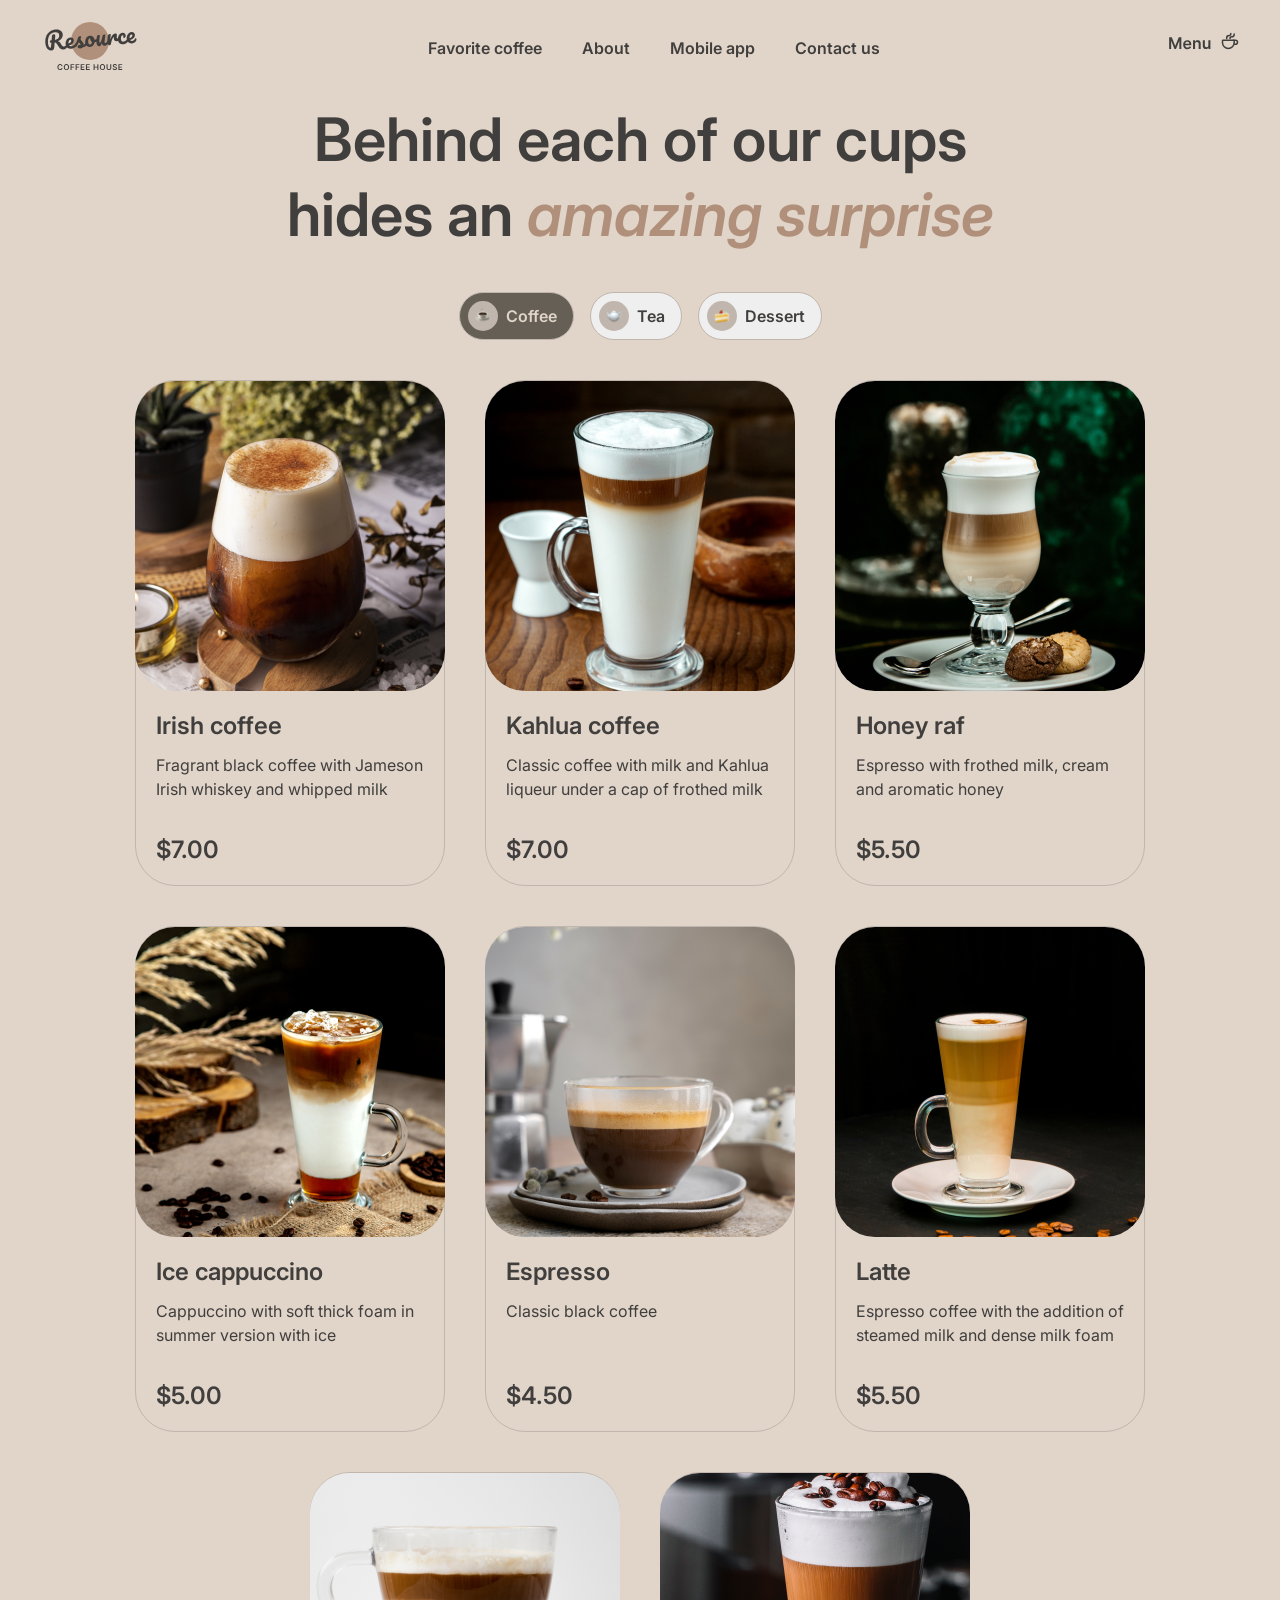
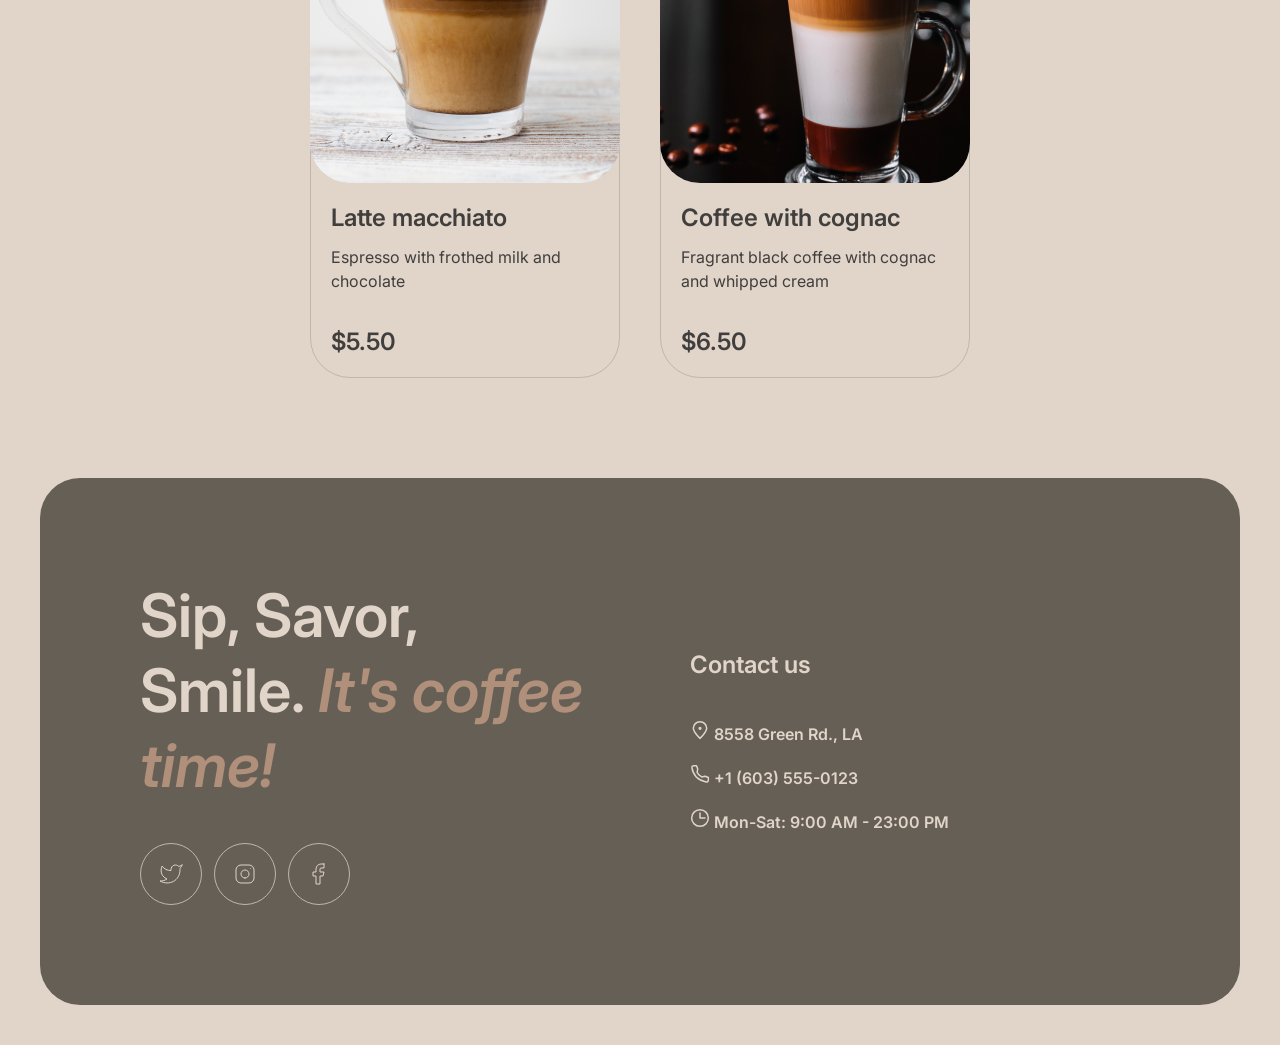
==== commit e906932d: "feat: implement categories of products on menu page" ====
--- a/coffee-house/menu.html
+++ b/coffee-house/menu.html
@@ -10,7 +10,6 @@
         <link rel="preconnect" href="https://fonts.googleapis.com">
         <link rel="preconnect" href="https://fonts.gstatic.com" crossorigin>
         <link href="https://fonts.googleapis.com/css2?family=Inter&display=swap" rel="stylesheet">
-        <script src="index.js"></script>
     </head>
     <body>
         <div class="container">
@@ -61,27 +60,27 @@
                         <div class="offer">
                             <p class="offer-text">Behind each of our cups hides an <span>amazing surprise</span></p>
                             <div class="tabs">
-                                <div class="tab-item-first">
+                                <button class="tab-item tab-item-coffee">
                                     <div class="icon">
                                         <img src="./img/coffee-emoji.svg" alt="coffee emoji">
                                     </div>
                                     <p>Coffee</p>
-                                </div>
-                                <div class="tab-item">
+                                </button>
+                                <button class="tab-item tab-item-tea">
                                     <div class="icon">
                                         <img src="./img/teapot-emoji.svg" alt="teapot emoji">
                                     </div>
                                     <p>Tea</p>
-                                </div>
-                                <div class="tab-item">
+                                </button>
+                                <button class="tab-item tab-item-dessert">
                                     <div class="icon">
                                         <img src="./img/cake-emoji.svg" alt="cake emoji">
                                     </div>
                                     <p>Dessert</p>
-                                </div>
-                            </div>
-                        </div>
-                        <div class="grid">
+                                </button>
+                            </div>
+                        </div>
+                        <div id="coffee-grid" class="grid">
                             <div class="grid-preview">
                                 <div class="box">
                                     <div class="coffee-1"></div>
@@ -130,7 +129,7 @@
                                     <p>$5.00</p>
                                 </div>
                             </div>
-                            <div class="grid-preview">
+                            <div class="grid-preview hidden">
                                 <div class="box-5">
                                     <div class="coffee-5"></div>
                                 </div>
@@ -142,7 +141,7 @@
                                     <p>$4.50</p>
                                 </div>
                             </div>
-                            <div class="grid-preview">
+                            <div class="grid-preview hidden">
                                 <div class="box-6">
                                     <div class="coffee-6"></div>
                                 </div>
@@ -154,7 +153,7 @@
                                     <p>$5.50</p>
                                 </div>
                             </div>
-                            <div class="grid-preview">
+                            <div class="grid-preview hidden">
                                 <div class="box-7">
                                     <div class="coffee-7"></div>
                                 </div>
@@ -166,7 +165,7 @@
                                     <p>$5.50</p>
                                 </div>
                             </div>
-                            <div class="grid-preview">
+                            <div class="grid-preview hidden">
                                 <div class="box-8">
                                     <div class="coffee-8"></div>
                                 </div>
@@ -178,14 +177,170 @@
                                     <p>$6.50</p>
                                 </div>
                             </div>
-                        </div>
-                        <div class="refresh">
-                        <div class="refresh-button">
-                                <svg width="24" height="24" viewBox="0 0 24 24" fill="none" xmlns="http://www.w3.org/2000/svg">
-                                    <path d="M21.8883 13.5C21.1645 18.3113 17.013 22 12 22C6.47715 22 2 17.5228 2 12C2 6.47715 6.47715 2 12 2C16.1006 2 19.6248 4.46819 21.1679 8" stroke="#403F3D" stroke-linecap="round" stroke-linejoin="round"/>
-                                    <path d="M17 8H21.4C21.7314 8 22 7.73137 22 7.4V3" stroke="#403F3D" stroke-linecap="round" stroke-linejoin="round"/>
-                                </svg> 
-                        </div>
+                            <div class="refresh">
+                                <div class="refresh-button">
+                                        <svg width="24" height="24" viewBox="0 0 24 24" fill="none" xmlns="http://www.w3.org/2000/svg">
+                                            <path d="M21.8883 13.5C21.1645 18.3113 17.013 22 12 22C6.47715 22 2 17.5228 2 12C2 6.47715 6.47715 2 12 2C16.1006 2 19.6248 4.46819 21.1679 8" stroke="#403F3D" stroke-linecap="round" stroke-linejoin="round"/>
+                                            <path d="M17 8H21.4C21.7314 8 22 7.73137 22 7.4V3" stroke="#403F3D" stroke-linecap="round" stroke-linejoin="round"/>
+                                        </svg> 
+                                </div>
+                            </div>
+                        </div>
+                        <div id="tea-grid" class="grid">
+                            <div class="grid-preview">
+                                <div class="box">
+                                    <div class="tea-1"></div>
+                                </div>
+                                <div class="description">
+                                    <div class="title">
+                                        <p>Moroccan</p>
+                                        <p>Fragrant black tea with the addition of tangerine, cinnamon, honey, lemon and mint</p>
+                                    </div>
+                                    <p>$4.50</p>
+                                </div>
+                            </div>
+                            <div class="grid-preview">
+                                <div class="box">
+                                    <div class="tea-2"></div>
+                                </div>
+                                <div class="description">
+                                    <div class="title">
+                                        <p>Ginger</p>
+                                        <p>Original black tea with fresh ginger, lemon and honey</p>
+                                    </div>
+                                    <p>$5.00</p>
+                                </div>
+                            </div>
+                            <div class="grid-preview">
+                                <div class="box">
+                                    <div class="tea-3"></div>
+                                </div>
+                                <div class="description">
+                                    <div class="title">
+                                        <p>Cranberry</p>
+                                        <p>Invigorating black tea with cranberry and honey</p>
+                                    </div>
+                                    <p>$5.00</p>
+                                </div>
+                            </div>
+                            <div class="grid-preview">
+                                <div class="box">
+                                    <div class="tea-4"></div>
+                                </div>
+                                <div class="description">
+                                    <div class="title">
+                                        <p>Sea buckthorn</p>
+                                        <p>Toning sweet black tea with sea buckthorn, fresh thyme and cinnamon</p>
+                                    </div>
+                                    <p>$5.50</p>
+                                </div>
+                            </div>
+                        </div>
+                        <div id="dessert-grid" class="grid">
+                            <div class="grid-preview">
+                                <div class="box">
+                                    <div class="dessert-1"></div>
+                                </div>
+                                <div class="description">
+                                    <div class="title">
+                                        <p>Marble cheesecake</p>
+                                        <p>Philadelphia cheese with lemon zest on a light sponge cake and red currant jam</p>
+                                    </div>
+                                    <p>$3.50</p>
+                                </div>
+                            </div>
+                            <div class="grid-preview">
+                                <div class="box">
+                                    <div class="dessert-2"></div>
+                                </div>
+                                <div class="description">
+                                    <div class="title">
+                                        <p>Red velvet</p>
+                                        <p>Layer cake with cream cheese frosting</p>
+                                    </div>
+                                    <p>$4.00</p>
+                                </div>
+                            </div>
+                            <div class="grid-preview">
+                                <div class="box">
+                                    <div class="dessert-3"></div>
+                                </div>
+                                <div class="description">
+                                    <div class="title">
+                                        <p>Cheesecake</p>
+                                        <p>Soft cottage cheese pancakes with sour cream and fresh berries and sprinkled with powdered sugar</p>
+                                    </div>
+                                    <p>$4.50</p>
+                                </div>
+                            </div>
+                            <div class="grid-preview">
+                                <div class="box">
+                                    <div class="dessert-4"></div>
+                                </div>
+                                <div class="description">
+                                    <div class="title">
+                                        <p>Creme brulee</p>
+                                        <p>Delicate creamy dessert in a caramel basket with wild berries</p>
+                                    </div>
+                                    <p>$4.00</p>
+                                </div>
+                            </div>
+                            <div class="grid-preview hidden">
+                                <div class="box">
+                                    <div class="dessert-5"></div>
+                                </div>
+                                <div class="description">
+                                    <div class="title">
+                                        <p>Pancakes</p>
+                                        <p>Tender pancakes with strawberry jam and fresh strawberries</p>
+                                    </div>
+                                    <p>$4.50</p>
+                                </div>
+                            </div>
+                            <div class="grid-preview hidden">
+                                <div class="box">
+                                    <div class="dessert-6"></div>
+                                </div>
+                                <div class="description">
+                                    <div class="title">
+                                        <p>Honey cake</p>
+                                        <p>Classic honey cake with delicate custard</p>
+                                    </div>
+                                    <p>$4.50</p>
+                                </div>
+                            </div>
+                            <div class="grid-preview hidden">
+                                <div class="box">
+                                    <div class="dessert-7"></div>
+                                </div>
+                                <div class="description">
+                                    <div class="title">
+                                        <p>Chocolate cake</p>
+                                        <p>Cake with hot chocolate filling and nuts with dried apricots</p>
+                                    </div>
+                                    <p>$5.50</p>
+                                </div>
+                            </div>
+                            <div class="grid-preview hidden">
+                                <div class="box">
+                                    <div class="dessert-8"></div>
+                                </div>
+                                <div class="description">
+                                    <div class="title">
+                                        <p>Black forest</p>
+                                        <p>A combination of thin sponge cake with cherry jam and light chocolate mousses</p>
+                                    </div>
+                                    <p>$6.50</p>
+                                </div>
+                            </div>
+                            <div class="refresh">
+                                <div class="refresh-button">
+                                        <svg width="24" height="24" viewBox="0 0 24 24" fill="none" xmlns="http://www.w3.org/2000/svg">
+                                            <path d="M21.8883 13.5C21.1645 18.3113 17.013 22 12 22C6.47715 22 2 17.5228 2 12C2 6.47715 6.47715 2 12 2C16.1006 2 19.6248 4.46819 21.1679 8" stroke="#403F3D" stroke-linecap="round" stroke-linejoin="round"/>
+                                            <path d="M17 8H21.4C21.7314 8 22 7.73137 22 7.4V3" stroke="#403F3D" stroke-linecap="round" stroke-linejoin="round"/>
+                                        </svg> 
+                                </div>
+                            </div>
                         </div>
                     </div>
 
@@ -231,12 +386,10 @@
                             <div class="opening hours">
                                 <p><img src="./img/clock.svg" alt="clock icon"> Mon-Sat: 9:00 AM - 23:00 PM</p>
                             </div>
-
                         </div>
                     </div>
                 </div>
-
             </footer>
-
         </div>
+        <script src="menu.js"></script>
     </body>
--- a/coffee-house/menu.css
+++ b/coffee-house/menu.css
@@ -16,7 +16,7 @@
 .container {
   display: flex;
   max-width: 1440px;
-  padding: 20px 0px 40px 0px;
+  padding: 16px 0px 40px 0px;
   flex-direction: column;
   align-items: center;
   gap: 100px;
@@ -56,6 +56,7 @@
   align-items: center;
   justify-content: center;
   gap: 40px;
+  padding: 0;
 }
 .container .main .main-container .header-menu nav ul li {
   display: flex;
@@ -175,44 +176,14 @@
   margin: 0;
   padding: 0;
 }
-.container .main .main-menu .menu-container .offer .tabs .tab-item-first {
-  display: flex;
-  padding: 8px 16px 8px 8px;
-  justify-content: center;
-  align-items: center;
-  gap: 8px;
-  border-radius: 100px;
+.container .main .main-menu .menu-container .offer .tabs .tab-item.active {
   background: #665F55;
-  box-sizing: border-box;
-}
-.container .main .main-menu .menu-container .offer .tabs .tab-item-first .icon {
-  display: flex;
-  padding: 3px 7px;
-  justify-content: center;
-  align-items: center;
-  border-radius: 100px;
-  background: #E1D4C9;
-}
-.container .main .main-menu .menu-container .offer .tabs .tab-item-first .icon img {
-  color: #403f3d;
-  width: 16px;
-  height: 24px;
-  font-size: 16px;
-  font-weight: 600;
-  line-height: 150%;
-  text-decoration: none;
-}
-.container .main .main-menu .menu-container .offer .tabs .tab-item-first p {
+}
+.container .main .main-menu .menu-container .offer .tabs .tab-item.active p {
   color: #E1D4C9;
-  font-feature-settings: "clig" off, "liga" off;
-  font-size: 16px;
-  font-weight: 600;
-  line-height: 150%;
-  text-decoration: none;
-  margin: 0;
 }
 .container .main .main-menu .menu-container .grid {
-  display: flex;
+  display: none;
   max-width: 1360px;
   justify-content: center;
   align-items: flex-start;
@@ -228,6 +199,7 @@
   align-items: center;
   border-radius: 40px;
   border: 1px solid #C1B6AD;
+  box-sizing: border-box;
 }
 .container .main .main-menu .menu-container .grid .grid-preview:hover .coffee-1 {
   transform: scale(0.9);
@@ -265,17 +237,16 @@
   display: flex;
   width: 310px;
   height: 310px;
-  flex-shrink: 1;
+  flex-shrink: 0;
   border-radius: 40px;
   overflow: hidden;
   justify-content: center;
   align-items: center;
-  /*box-sizing: border-box;*/
 }
 .container .main .main-menu .menu-container .grid .grid-preview .box .coffee-1 {
   width: 340px;
   height: 340px;
-  flex-shrink: 1;
+  flex-shrink: 0;
   background: url(./img/coffee-1.svg), lightgray 50%/cover no-repeat;
   background-position: center;
   transition: transform 0.5s ease;
@@ -284,7 +255,7 @@
   display: flex;
   width: 310px;
   height: 310px;
-  flex-shrink: 1;
+  flex-shrink: 0;
   border-radius: 40px;
   overflow: hidden;
   justify-content: center;
@@ -293,7 +264,7 @@
 .container .main .main-menu .menu-container .grid .grid-preview .box-2 .coffee-2 {
   width: 340px;
   height: 340px;
-  flex-shrink: 1;
+  flex-shrink: 0;
   background: url(./img/coffee-2.svg), lightgray 50%/cover no-repeat;
   background-position: center;
   transition: transform 0.5s ease;
@@ -302,7 +273,7 @@
   display: flex;
   width: 310px;
   height: 310px;
-  flex-shrink: 1;
+  flex-shrink: 0;
   border-radius: 40px;
   overflow: hidden;
   justify-content: center;
@@ -311,7 +282,7 @@
 .container .main .main-menu .menu-container .grid .grid-preview .box-3 .coffee-3 {
   width: 340px;
   height: 340px;
-  flex-shrink: 1;
+  flex-shrink: 0;
   background: url(./img/coffee-3.svg), lightgray 50%/cover no-repeat;
   background-position: center;
   transition: transform 0.5s ease;
@@ -320,7 +291,7 @@
   display: flex;
   width: 310px;
   height: 310px;
-  flex-shrink: 1;
+  flex-shrink: 0;
   border-radius: 40px;
   overflow: hidden;
   justify-content: center;
@@ -329,7 +300,7 @@
 .container .main .main-menu .menu-container .grid .grid-preview .box-4 .coffee-4 {
   width: 340px;
   height: 340px;
-  flex-shrink: 1;
+  flex-shrink: 0;
   background: url(./img/coffee-4.svg), lightgray 50%/cover no-repeat;
   background-position: center;
   transition: transform 0.5s ease;
@@ -447,7 +418,259 @@
   line-height: 125%;
   margin: 0;
 }
-.container .main .main-menu .menu-container .refresh-button {
+.container .main .main-menu .menu-container .grid.show {
+  display: flex;
+}
+.container .main .main-menu .menu-container .grid {
+  display: none;
+  max-width: 1360px;
+  justify-content: center;
+  align-items: flex-start;
+  align-content: flex-start;
+  gap: 40px;
+  flex-wrap: wrap;
+}
+.container .main .main-menu .menu-container .grid .grid-preview {
+  display: flex;
+  height: 506px;
+  max-width: 310px;
+  flex-direction: column;
+  align-items: center;
+  border-radius: 40px;
+  border: 1px solid #C1B6AD;
+  box-sizing: border-box;
+}
+.container .main .main-menu .menu-container .grid .grid-preview:hover .tea-1 {
+  transform: scale(0.9);
+  transition: transform 0.5s ease;
+}
+.container .main .main-menu .menu-container .grid .grid-preview:hover .tea-2 {
+  transform: scale(0.9);
+  transition: transform 0.5s ease;
+}
+.container .main .main-menu .menu-container .grid .grid-preview:hover .tea-3 {
+  transform: scale(0.9);
+  transition: transform 0.5s ease;
+}
+.container .main .main-menu .menu-container .grid .grid-preview:hover .tea-4 {
+  transform: scale(0.9);
+  transition: transform 0.5s ease;
+}
+.container .main .main-menu .menu-container .grid .grid-preview .box {
+  display: flex;
+  width: 310px;
+  height: 310px;
+  flex-shrink: 0;
+  border-radius: 40px;
+  overflow: hidden;
+  justify-content: center;
+  align-items: center;
+}
+.container .main .main-menu .menu-container .grid .grid-preview .box .tea-1 {
+  width: 340px;
+  height: 340px;
+  flex-shrink: 0;
+  background: url(./img/tea-1.svg), lightgray 50%/cover no-repeat;
+  background-position: center;
+  transition: transform 0.5s ease;
+}
+.container .main .main-menu .menu-container .grid .grid-preview .box .tea-2 {
+  width: 340px;
+  height: 340px;
+  flex-shrink: 0;
+  background: url(./img/tea-2.svg), lightgray 50%/cover no-repeat;
+  background-position: center;
+  transition: transform 0.5s ease;
+}
+.container .main .main-menu .menu-container .grid .grid-preview .box .tea-3 {
+  width: 340px;
+  height: 340px;
+  flex-shrink: 0;
+  background: url(./img/tea-3.svg), lightgray 50%/cover no-repeat;
+  background-position: center;
+  transition: transform 0.5s ease;
+}
+.container .main .main-menu .menu-container .grid .grid-preview .box .tea-4 {
+  width: 340px;
+  height: 340px;
+  flex-shrink: 0;
+  background: url(./img/tea-4.svg), lightgray 50%/cover no-repeat;
+  background-position: center;
+  transition: transform 0.5s ease;
+}
+.container .main .main-menu .menu-container .grid.show {
+  display: flex;
+}
+.container .main .main-menu .menu-container .grid {
+  display: none;
+  max-width: 1360px;
+  justify-content: center;
+  align-items: flex-start;
+  align-content: flex-start;
+  gap: 40px;
+  flex-wrap: wrap;
+}
+.container .main .main-menu .menu-container .grid .grid-preview {
+  display: flex;
+  height: 506px;
+  max-width: 310px;
+  flex-direction: column;
+  align-items: center;
+  border-radius: 40px;
+  border: 1px solid #C1B6AD;
+  box-sizing: border-box;
+}
+.container .main .main-menu .menu-container .grid .grid-preview:hover .dessert-1 {
+  transform: scale(0.9);
+  transition: transform 0.5s ease;
+}
+.container .main .main-menu .menu-container .grid .grid-preview:hover .dessert-2 {
+  transform: scale(0.9);
+  transition: transform 0.5s ease;
+}
+.container .main .main-menu .menu-container .grid .grid-preview:hover .dessert-3 {
+  transform: scale(0.9);
+  transition: transform 0.5s ease;
+}
+.container .main .main-menu .menu-container .grid .grid-preview:hover .dessert-4 {
+  transform: scale(0.9);
+  transition: transform 0.5s ease;
+}
+.container .main .main-menu .menu-container .grid .grid-preview:hover .dessert-5 {
+  transform: scale(0.9);
+  transition: transform 0.5s ease;
+}
+.container .main .main-menu .menu-container .grid .grid-preview:hover .dessert-6 {
+  transform: scale(0.9);
+  transition: transform 0.5s ease;
+}
+.container .main .main-menu .menu-container .grid .grid-preview:hover .dessert-7 {
+  transform: scale(0.9);
+  transition: transform 0.5s ease;
+}
+.container .main .main-menu .menu-container .grid .grid-preview:hover .dessert-8 {
+  transform: scale(0.9);
+  transition: transform 0.5s ease;
+}
+.container .main .main-menu .menu-container .grid .grid-preview .box {
+  display: flex;
+  width: 310px;
+  height: 310px;
+  flex-shrink: 0;
+  border-radius: 40px;
+  overflow: hidden;
+  justify-content: center;
+  align-items: center;
+}
+.container .main .main-menu .menu-container .grid .grid-preview .box .dessert-1 {
+  width: 340px;
+  height: 340px;
+  flex-shrink: 0;
+  background: url(./img/dessert-1.svg), lightgray 50%/cover no-repeat;
+  background-position: center;
+  transition: transform 0.5s ease;
+}
+.container .main .main-menu .menu-container .grid .grid-preview .box .dessert-2 {
+  width: 340px;
+  height: 340px;
+  flex-shrink: 0;
+  background: url(./img/dessert-2.svg), lightgray 50%/cover no-repeat;
+  background-position: center;
+  transition: transform 0.5s ease;
+}
+.container .main .main-menu .menu-container .grid .grid-preview .box .dessert-3 {
+  width: 340px;
+  height: 340px;
+  flex-shrink: 0;
+  background: url(./img/dessert-3.svg), lightgray 50%/cover no-repeat;
+  background-position: center;
+  transition: transform 0.5s ease;
+}
+.container .main .main-menu .menu-container .grid .grid-preview .box .dessert-4 {
+  width: 340px;
+  height: 340px;
+  flex-shrink: 0;
+  background: url(./img/dessert-4.svg), lightgray 50%/cover no-repeat;
+  background-position: center;
+  transition: transform 0.5s ease;
+}
+.container .main .main-menu .menu-container .grid .grid-preview .box .dessert-5 {
+  width: 340px;
+  height: 340px;
+  flex-shrink: 0;
+  background: url(./img/dessert-5.svg), lightgray 50%/cover no-repeat;
+  background-position: center;
+  transition: transform 0.5s ease;
+}
+.container .main .main-menu .menu-container .grid .grid-preview .box .dessert-6 {
+  width: 340px;
+  height: 340px;
+  flex-shrink: 0;
+  background: url(./img/dessert-6.svg), lightgray 50%/cover no-repeat;
+  background-position: center;
+  transition: transform 0.5s ease;
+}
+.container .main .main-menu .menu-container .grid .grid-preview .box .dessert-7 {
+  width: 340px;
+  height: 340px;
+  flex-shrink: 0;
+  background: url(./img/dessert-7.svg), lightgray 50%/cover no-repeat;
+  background-position: center;
+  transition: transform 0.5s ease;
+}
+.container .main .main-menu .menu-container .grid .grid-preview .box .dessert-8 {
+  width: 340px;
+  height: 340px;
+  flex-shrink: 0;
+  background: url(./img/dessert-8.svg), lightgray 50%/cover no-repeat;
+  background-position: center;
+  transition: transform 0.5s ease;
+}
+.container .main .main-menu .menu-container .grid .grid-preview .description {
+  display: flex;
+  padding: 20px;
+  flex-direction: column;
+  justify-content: space-between;
+  align-items: flex-start;
+  flex: 1 0 0;
+  align-self: stretch;
+  max-width: 310px;
+}
+.container .main .main-menu .menu-container .grid .grid-preview .description .title {
+  display: flex;
+  flex-direction: column;
+  justify-content: center;
+  align-items: flex-start;
+  gap: 12px;
+  align-self: stretch;
+}
+.container .main .main-menu .menu-container .grid .grid-preview .description .title p:first-of-type {
+  color: #403f3d;
+  font-size: 24px;
+  font-weight: 600;
+  line-height: 125%;
+  margin: 0;
+}
+.container .main .main-menu .menu-container .grid .grid-preview .description .title p:last-of-type {
+  align-self: stretch;
+  color: #403f3d;
+  font-size: 16px;
+  font-weight: 400;
+  line-height: 150%;
+  margin: 0;
+}
+.container .main .main-menu .menu-container .grid .grid-preview .description p {
+  align-self: stretch;
+  color: #403f3d;
+  font-size: 24px;
+  font-weight: 600;
+  line-height: 125%;
+  margin: 0;
+}
+.container .main .main-menu .menu-container .grid.show {
+  display: flex;
+}
+.container .main .main-menu .menu-container .refresh {
   display: none;
 }
 .container #contacts {
@@ -464,7 +687,6 @@
   box-sizing: border-box;
   padding: 100px;
   justify-content: center;
-  /*align-items: center;*/
   gap: 100px;
   align-self: stretch;
   border-radius: 40px;
@@ -603,16 +825,13 @@
     align-items: center;
     gap: 8px;
   }
-  .container .main .main-menu .menu-container .grid > div:nth-of-type(5) {
+  .container .main .main-menu .menu-container .offer .offer-text {
+    margin: 0 10px 0 10px;
+  }
+  .container .main .main-menu .menu-container #coffee-grid .hidden {
     display: none;
   }
-  .container .main .main-menu .menu-container .grid > div:nth-of-type(6) {
-    display: none;
-  }
-  .container .main .main-menu .menu-container .grid > div:nth-of-type(7) {
-    display: none;
-  }
-  .container .main .main-menu .menu-container .grid > div:nth-of-type(8) {
+  .container .main .main-menu .menu-container #dessert-grid .hidden {
     display: none;
   }
   .container .main .main-menu .menu-container .refresh {
@@ -640,9 +859,8 @@
     box-sizing: border-box;
     margin: 0 auto;
   }
-  .contacts-container {
+  .container #contacts .contacts-container {
     display: flex;
-    /*max-width: 1360px;*/
     padding: 100px 60px;
     flex-direction: column;
     justify-content: center;
@@ -653,8 +871,39 @@
     background: #665F55;
     box-sizing: border-box;
   }
-  html {
-    background-color: red;
+}
+@media screen and (max-width: 490px) {
+  .container .main .main-container {
+    padding: 0 16px;
+  }
+  .container .main .main-menu {
+    padding: 0 16px;
+  }
+  .container .main .main-menu .menu-container {
+    gap: 38px;
+  }
+  .container .main .main-menu .menu-container .offer .offer-text {
+    margin: 0 5px 0 0;
+    font-size: 32px;
+  }
+  .container .main .main-menu .menu-container .offer .offer-text span {
+    font-size: 32px;
+  }
+  .container .main .main-menu .menu-container .offer .tabs {
+    gap: 8px;
+  }
+  .container #contacts {
+    padding: 0 16px;
+  }
+  .container #contacts .contacts-container {
+    padding: 60px 16px;
+    gap: 40px;
+  }
+  .container #contacts .contacts-container .offer p {
+    font-size: 32px;
+  }
+  .container #contacts .contacts-container .offer p span {
+    font-size: 32px;
   }
 }
 
